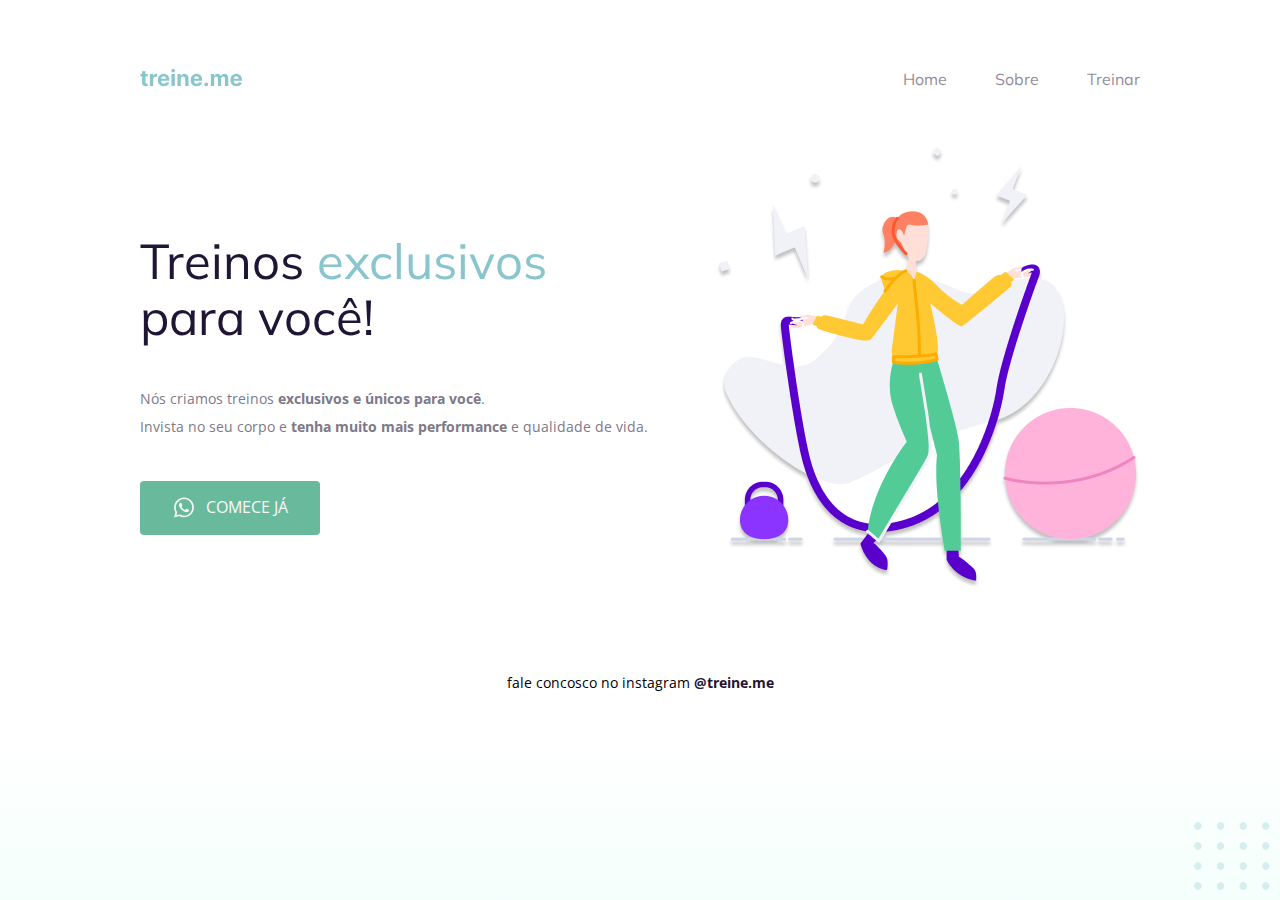
==== gym-landing-page/index.html @ 9700f549 "add gym-landing-page" ====
<!DOCTYPE html>
<html lang="pt-br">
  <head>
    <link rel="preconnect" href="https://fonts.googleapis.com" />
    <link rel="preconnect" href="https://fonts.gstatic.com" crossorigin />
    <meta charset="UTF-8" />
    <meta name="viewport" content="width=device-width, initial-scale=1.0" />
    <title>Treine me</title>
    <link rel="stylesheet" href="style.css" />
    <link
      href="https://fonts.googleapis.com/css2?family=Mulish:wght@400;700&family=Open+Sans:wght@400;700&display=swap"
      rel="stylesheet"
    />
  </head>
  <body>
    <div class="page">
      <nav>
        <a href="#" class="logo"
          ><img src="images/Logo.svg" alt="treine.me"
        /></a>

        <ul>
          <li><a href="#">Home</a></li>
          <li><a href="#">Sobre</a></li>
          <li><a href="#">Treinar</a></li>
        </ul>
      </nav>
      <main>
        <section>
          <h1>Treinos <span>exclusivos</span> para você!</h1>
          <p>
            Nós criamos treinos <strong>exclusivos e únicos para você</strong>.
            <br />
            Invista no seu corpo e
            <strong>tenha muito mais performance</strong> e qualidade de vida.
          </p>
          <button>
            <img src="images/whatsapp.svg" alt="ícone do whatsapp" />
            Comece já
          </button>
        </section>
        <img
          src="images/img1.png"
          alt="desenho de pessoa pulando cordas com equipamentos de ginástica ao redor"
        />
      </main>
      <footer>
        fale concosco no instagram
        <a href="https://instagram.com/treine.me" target="_blank">@treine.me</a>
      </footer>
    </div>
    <img
      id="balls"
      src="images/balls.svg"
      alt="bolinhas decorativas no canto inferior direito da página"
    />
  </body>
</html>
---- gym-landing-page/style.css ----
body {
  margin: 0;
  font-family: 'Open Sans', sans-serif;
  background: linear-gradient(180deg, rgba(227, 255, 248, 0) 82.08%, rgba(227, 255, 248, 0.38) 100%);
  min-height: 100vh;
}

.page {
 width: 1000px;
 margin: 0 auto;
 padding-top: 65px;
}

nav {
  display: flex;
  justify-content: space-between;
  align-items: center;
  margin-bottom: 55px;
}

ul {
  display: flex;
  list-style-type: none;
  gap: 48px;
  margin: 0;
  padding: 0;
  font-family: 'Mulish', sans-serif;
}

a {
  color: #1F1534;
  text-decoration: none;
}

ul li a {
  opacity: 0.5;
}

ul li a:hover {
  font-weight: bold;
  opacity: 1;
}

main {
  display: flex;
  align-items: center;
  justify-content: space-between;
}

h1 {
  font-family: 'Mulish', sans-serif;
  font-size: 49px;
  line-height: 56px;
  color: #1F1534;
  font-weight: normal;
  width: 490px;
}

h1 span {
  color: #89C5CC;
}

section p {
  font-size: 14px;
  line-height: 28px;
  color: #7D7987;
  margin: 40px 0;
}

button {
  text-transform: uppercase;
  font-family: 'Open Sans', sans-serif;
  font-size: 16px;
  line-height: 21px;
  color: #F9F9F9;
  background: #69B99D;
  border: none;
  display: flex;
  justify-content: center;
  align-items: center;
  gap: 10px;
  padding: 14px 32px 15px;
  border-radius: 4px;
  cursor: pointer;
}

button:hover {
  background: #53a085;
}

footer {
  font-size: 14px;
  line-height: 28px;
  text-align: center;
  margin-top: 80px;
}

footer a {
  font-weight: bold;
}

#balls {
  position: fixed;
  right: 0;
  bottom: 0;
}
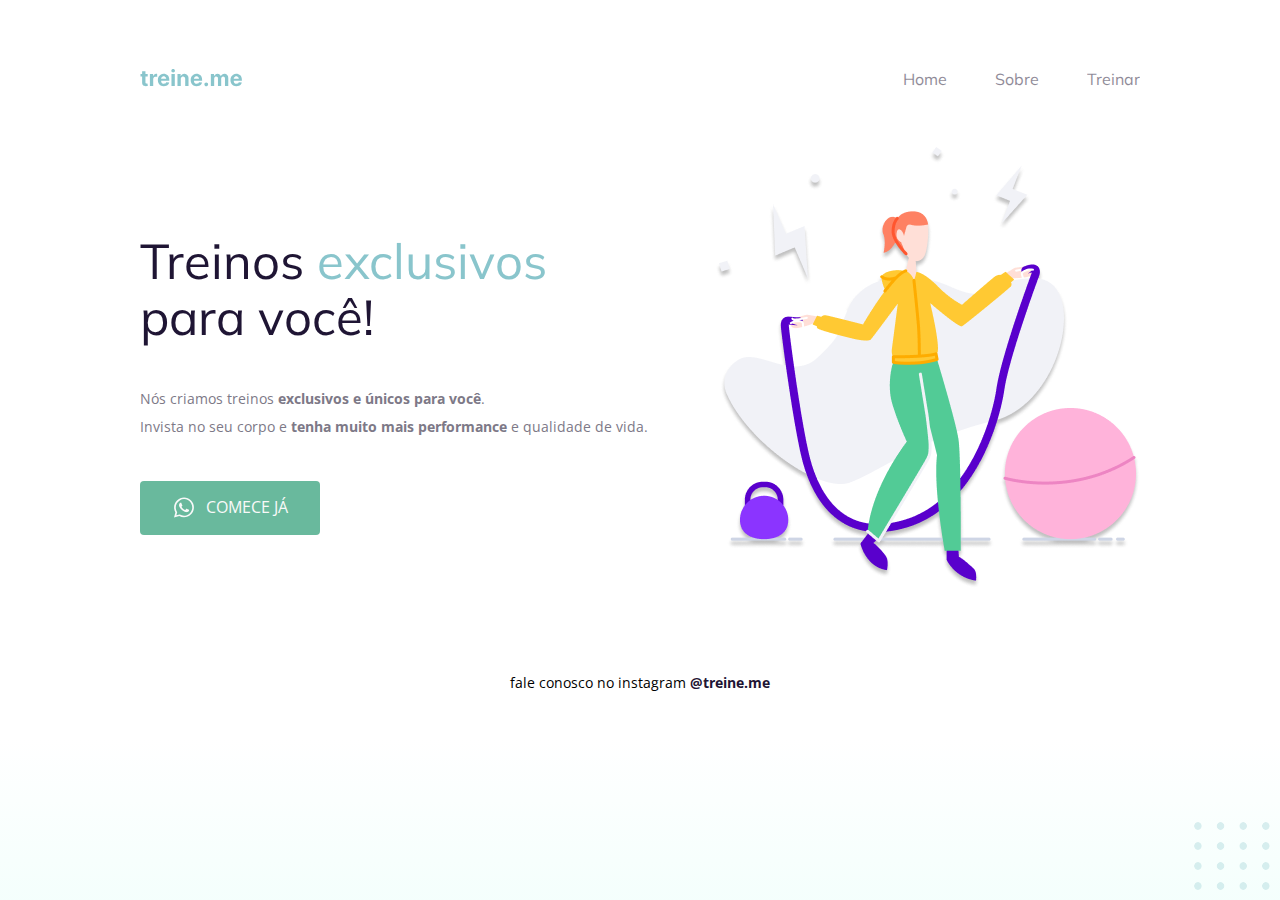
==== commit adfba2e9: "fix: typo" ====
--- a/gym-landing-page/index.html
+++ b/gym-landing-page/index.html
@@ -35,7 +35,7 @@
             <strong>tenha muito mais performance</strong> e qualidade de vida.
           </p>
           <button>
-            <img src="images/whatsapp.svg" alt="ícone do whatsapp" />
+            <img src="images/whatsapp.svg" alt="ícone do WhatsApp" />
             Comece já
           </button>
         </section>
@@ -45,7 +45,7 @@
         />
       </main>
       <footer>
-        fale concosco no instagram
+        fale conosco no instagram
         <a href="https://instagram.com/treine.me" target="_blank">@treine.me</a>
       </footer>
     </div>
